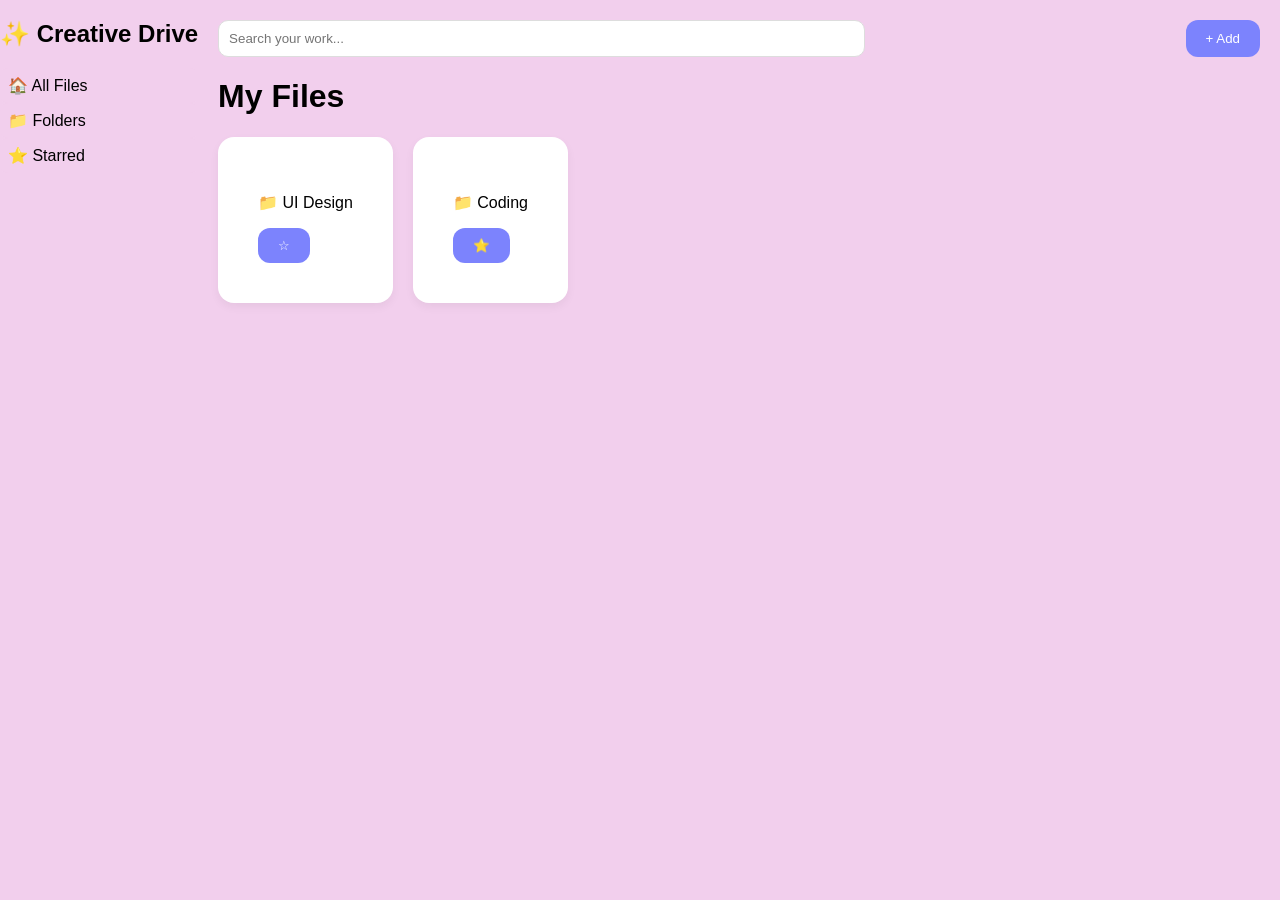
==== creative drive/index.html @ 9698d7f6 "Base structure" ====
<!DOCTYPE html>
<html lang="en">
<head>
  <meta charset="UTF-8">
  <title>Creative Drive</title>
  <link rel="stylesheet" href="style.css">
</head>

<body>

  <div class="sidebar">
    <h2>✨ Creative Drive</h2>
    <a href="index.html" class="text">🏠 All Files</a>
    <a href="folders.html" class="text">📁 Folders</a>
    <a href="starred.html" class="text">⭐ Starred</a>
  </div>

  <div class="main">
    <div class="topbar">
      <input type="text" id="searchInput" placeholder="Search your work...">
     <button id="addBtn">+ Add</button>
    </div>

    <h1>My Files</h1>

    <div class="grid" id="folderGrid">
      <div class="card">
        <p>UI Design</p>
      </div>
      <div class="card">
        <p>Coding</p>
      </div>
    
    <div class="card">
        <p>Asignment</p>
    </div>
    <div class="card">
        <p>Inspiration</p>
    </div>
  </div>
  </div>
  <script>
  const addBtn = document.getElementById("addBtn");
  const grid = document.getElementById("folderGrid");

  addBtn.addEventListener("click", function () {
    let folderName = prompt("Enter folder name:");

    if (folderName && folderName.trim() !== "") {
      let newFolder = document.createElement("div");
      newFolder.classList.add("card");

      newFolder.innerHTML = `<p>${folderName}</p>`;

      grid.appendChild(newFolder);
    }
  });
</script>


</body>
</html>

<script src="script.js"></script>
---- creative drive/style.css ----
body {
  margin: 0;
  font-family: sans-serif;
  display: flex;
  background-color: #f2cfed;

  .sidebar a {
  display: block;
  padding: 8px;
  border-radius: 8px;
  text-decoration: none;
  color: black;
  background-color: #f2cfed;
}

.sidebar a:hover {
  background-color: rgb(211, 92, 193);
}

}
.text {
  transition: all 0.3s ease;
  cursor: pointer;
}

.text:hover {
  color: #d026b7;
  text-shadow: 0 0 5px #ddd4dc;
  transform: translateX(5px);
}            


/* Main */
.main {
  flex: 1;
  padding: 20px;
  background-color: #f2cfed;

}

/* Topbar */
.topbar {
  display: flex;
  justify-content: space-between;
  margin-bottom: 20px;
  background-color: #f2cfed;
  
}

input {
  padding: 10px;
  border-radius: 10px;
  border: 1px solid #ddd;
  width: 60%;
}

button {
  background: #7c83fd;
  color: white;
  border: none;
  padding: 10px 20px;
  border-radius: 12px;
}

button:hover {
  background: #5a61e0;
  transform: scale(1.05);
}

/* Grid */
.grid {
  display: flex;
  gap: 20px;
}

.card {
  background: white;
  padding: 40px;
  border-radius: 16px;
  box-shadow: 0 4px 10px rgba(0,0,0,0.05);
  transition: 0.3s;
  cursor: pointer;
}

.card:hover {
  transform: translateY(-5px);
  box-shadow: 0 8px 20px rgba(0,0,0,0.1);
}

input {
  padding: 10px;
  border-radius: 10px;
  border: 1px solid #ddd;
  width: 60%;
  transition: 0.3s;
}

input:focus {
  outline: none;
  border: 1px solid #7c83fd;
  box-shadow: 0 0 8px rgba(124, 131, 253, 0.5);
}
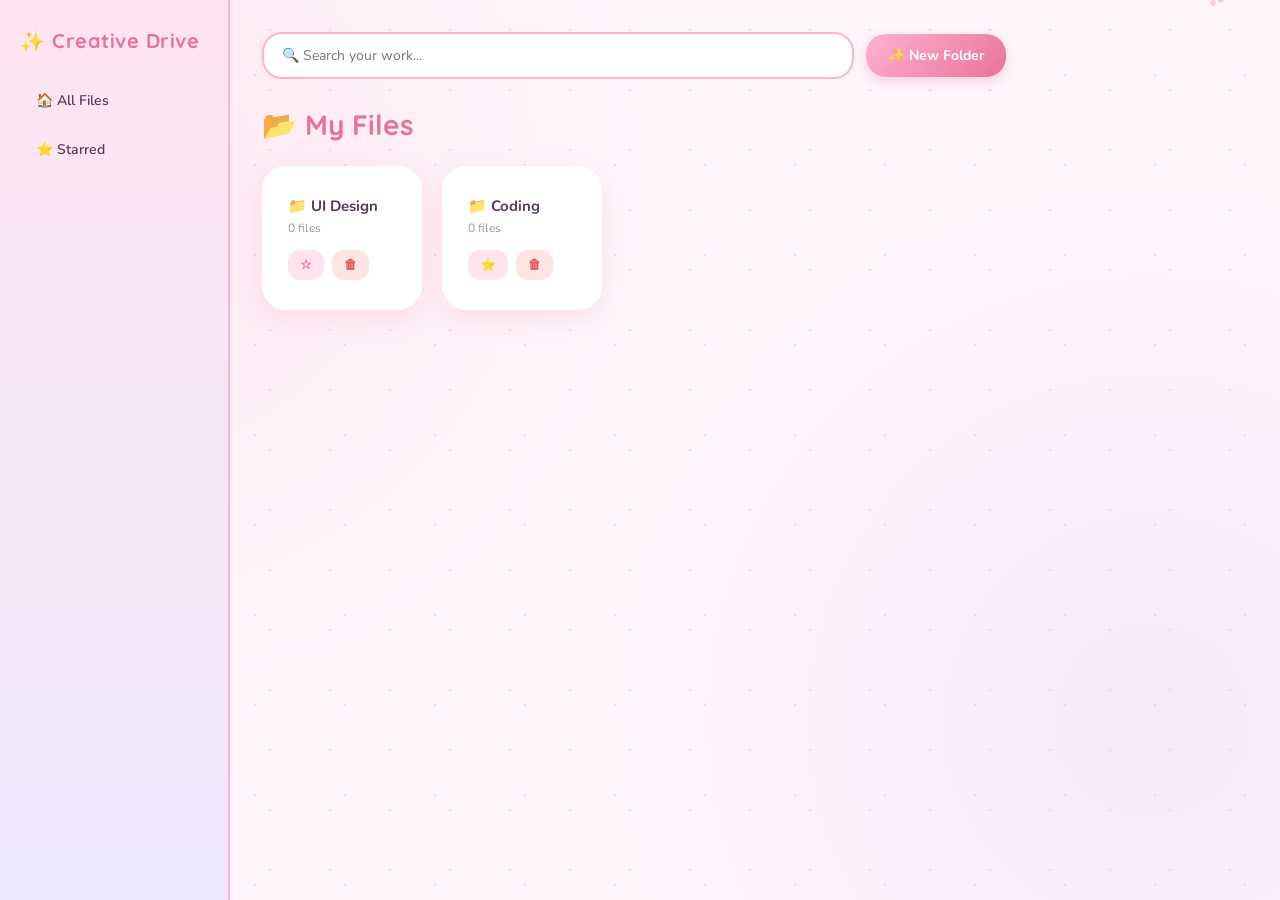
==== commit 0a465e65: "second version" ====
--- a/creative drive/index.html
+++ b/creative drive/index.html
@@ -4,61 +4,147 @@
   <meta charset="UTF-8">
   <title>Creative Drive</title>
   <link rel="stylesheet" href="style.css">
+  <style>
+    #sakura-canvas {
+      position: fixed;
+      top: 0; left: 0;
+      width: 100%; height: 100%;
+      pointer-events: none;
+      z-index: 0;
+    }
+    .sidebar, .main, .modal {
+      position: relative;
+      z-index: 1;
+    }
+  </style>
 </head>
-
 <body>
 
+  <!-- Sakura canvas -->
+  <canvas id="sakura-canvas"></canvas>
+
+  <!-- Sidebar -->
   <div class="sidebar">
-    <h2>✨ Creative Drive</h2>
-    <a href="index.html" class="text">🏠 All Files</a>
-    <a href="folders.html" class="text">📁 Folders</a>
-    <a href="starred.html" class="text">⭐ Starred</a>
+    <h2>&#x2728; Creative Drive</h2>
+    <a href="index.html">&#x1F3E0; All Files</a>
+    <a href="starred.html">&#x2B50; Starred</a>
   </div>
 
+  <!-- Main -->
   <div class="main">
     <div class="topbar">
-      <input type="text" id="searchInput" placeholder="Search your work...">
-     <button id="addBtn">+ Add</button>
+      <input type="text" id="searchInput" placeholder="&#x1F50D; Search your work...">
+      <button id="addBtn">&#x2728; New Folder</button>
     </div>
 
-    <h1>My Files</h1>
+    <h1>&#x1F4C2; My Files</h1>
 
-    <div class="grid" id="folderGrid">
-      <div class="card">
-        <p>UI Design</p>
+    <div class="grid" id="folderGrid"></div>
+  </div>
+
+  <!-- Modal -->
+  <div class="modal" id="modal">
+    <div class="modal-content">
+      <h2>&#x1F4C1; New Folder</h2>
+      <input type="text" id="folderInput" placeholder="Folder name...">
+      <div class="modal-buttons">
+        <button id="cancelBtn">Cancel</button>
+        <button id="saveBtn">&#x1F33F; Create</button>
       </div>
-      <div class="card">
-        <p>Coding</p>
-      </div>
-    
-    <div class="card">
-        <p>Asignment</p>
-    </div>
-    <div class="card">
-        <p>Inspiration</p>
     </div>
   </div>
-  </div>
+
+  <script src="script.js"></script>
   <script>
-  const addBtn = document.getElementById("addBtn");
-  const grid = document.getElementById("folderGrid");
+    const canvas = document.getElementById("sakura-canvas");
+    const ctx = canvas.getContext("2d");
 
-  addBtn.addEventListener("click", function () {
-    let folderName = prompt("Enter folder name:");
+    canvas.width = window.innerWidth;
+    canvas.height = window.innerHeight;
+    window.addEventListener("resize", () => {
+      canvas.width = window.innerWidth;
+      canvas.height = window.innerHeight;
+    });
 
-    if (folderName && folderName.trim() !== "") {
-      let newFolder = document.createElement("div");
-      newFolder.classList.add("card");
+    // Petal shapes
+    function drawPetal(ctx, x, y, size, angle, opacity) {
+      ctx.save();
+      ctx.translate(x, y);
+      ctx.rotate(angle);
+      ctx.globalAlpha = opacity;
 
-      newFolder.innerHTML = `<p>${folderName}</p>`;
+      // Draw a simple 5-petal flower shape
+      ctx.beginPath();
+      for (let i = 0; i < 5; i++) {
+        const a = (i * 2 * Math.PI) / 5 - Math.PI / 2;
+        const bx = Math.cos(a) * size;
+        const by = Math.sin(a) * size;
+        const cx1 = Math.cos(a - 0.5) * size * 0.5;
+        const cy1 = Math.sin(a - 0.5) * size * 0.5;
+        const cx2 = Math.cos(a + 0.5) * size * 0.5;
+        const cy2 = Math.sin(a + 0.5) * size * 0.5;
+        if (i === 0) ctx.moveTo(cx2, cy2);
+        ctx.quadraticCurveTo(bx, by, cx1, cy1);
+        const na = ((i + 1) * 2 * Math.PI) / 5 - Math.PI / 2;
+        const ncx2 = Math.cos(na + 0.5) * size * 0.5;
+        const ncy2 = Math.sin(na + 0.5) * size * 0.5;
+        ctx.quadraticCurveTo(0, 0, ncx2, ncy2);
+      }
+      ctx.closePath();
 
-      grid.appendChild(newFolder);
+      // Pink gradient fill
+      const grad = ctx.createRadialGradient(0, 0, 0, 0, 0, size);
+      grad.addColorStop(0, "rgba(255,220,235,1)");
+      grad.addColorStop(1, "rgba(255,160,195,1)");
+      ctx.fillStyle = grad;
+      ctx.fill();
+
+      ctx.restore();
     }
-  });
-</script>
 
+    // Petals array
+    const petals = [];
+    const COUNT = 38;
 
+    for (let i = 0; i < COUNT; i++) {
+      petals.push({
+        x: Math.random() * window.innerWidth,
+        y: Math.random() * -window.innerHeight,
+        size: 6 + Math.random() * 8,
+        speedY: 1.2 + Math.random() * 0.5,
+        speedX: -0.5 + Math.random() * 1,
+        angle: Math.random() * Math.PI * 2,
+        spin: (Math.random() - 0.5) * 0.04,
+        sway: Math.random() * Math.PI * 2,
+        swaySpeed: 0.01 + Math.random() * 0.015,
+        opacity: 0.5 + Math.random() * 0.5,
+      });
+    }
+
+    function animate() {
+      ctx.clearRect(0, 0, canvas.width, canvas.height);
+
+      for (const p of petals) {
+        p.sway += p.swaySpeed;
+        p.x += p.speedX + Math.sin(p.sway) * 0.8;
+        p.y += p.speedY;
+        p.angle += p.spin;
+
+        // Reset when off screen
+        if (p.y > canvas.height + 20) {
+          p.y = -20;
+          p.x = Math.random() * canvas.width;
+        }
+        if (p.x > canvas.width + 20) p.x = -20;
+        if (p.x < -20) p.x = canvas.width + 20;
+
+        drawPetal(ctx, p.x, p.y, p.size, p.angle, p.opacity);
+      }
+
+      requestAnimationFrame(animate);
+    }
+
+    animate();
+  </script>
 </body>
-</html>
-
-<script src="script.js"></script>+</html>
--- a/creative drive/style.css
+++ b/creative drive/style.css
@@ -1,102 +1,399 @@
+@import url('https://fonts.googleapis.com/css2?family=Nunito:wght@400;600;700;800&family=Quicksand:wght@400;500;600;700&display=swap');
+
+:root {
+  --pink: #ffb3d1;
+  --pink-light: #ffe4f0;
+  --pink-dark: #e8729a;
+  --purple: #c9b8f5;
+  --purple-light: #ede8ff;
+  --yellow: #fff0a0;
+  --mint: #b8f0e0;
+  --bg: #fff5fb;
+  --card-bg: #ffffff;
+  --text: #5a3a5a;
+  --text-light: #9b7a9b;
+  --shadow: 0 8px 24px rgba(232, 114, 154, 0.15);
+  --shadow-hover: 0 16px 40px rgba(232, 114, 154, 0.25);
+}
+
+* { box-sizing: border-box; margin: 0; padding: 0; }
+
 body {
-  margin: 0;
-  font-family: sans-serif;
-  display: flex;
-  background-color: #f2cfed;
-
-  .sidebar a {
-  display: block;
-  padding: 8px;
-  border-radius: 8px;
+  font-family: 'Nunito', sans-serif;
+  background-color: var(--bg);
+  background-image:
+    radial-gradient(circle at 10% 20%, rgba(255,179,209,0.18) 0%, transparent 40%),
+    radial-gradient(circle at 90% 80%, rgba(201,184,245,0.18) 0%, transparent 40%);
+  display: flex;
+  min-height: 100vh;
+  color: var(--text);
+}
+
+/* ===== Floating stars background ===== */
+body::before {
+  content: '';
+  position: fixed;
+  inset: 0;
+  background-image:
+    radial-gradient(circle, rgba(255,179,209,0.5) 1px, transparent 1px),
+    radial-gradient(circle, rgba(201,184,245,0.4) 1px, transparent 1px);
+  background-size: 60px 60px, 90px 90px;
+  background-position: 0 0, 30px 30px;
+  pointer-events: none;
+  z-index: 0;
+}
+
+/* ===== Sidebar ===== */
+.sidebar {
+  width: 230px;
+  padding: 28px 20px;
+  background: linear-gradient(180deg, #ffe4f0 0%, #ede8ff 100%);
+  border-right: 2px solid var(--pink);
+  height: 100vh;
+  position: sticky;
+  top: 0;
+  flex-shrink: 0;
+  z-index: 10;
+  display: flex;
+  flex-direction: column;
+  gap: 6px;
+}
+
+.sidebar h2 {
+  font-family: 'Quicksand', sans-serif;
+  font-size: 20px;
+  font-weight: 700;
+  color: var(--pink-dark);
+  margin-bottom: 20px;
+  letter-spacing: 0.5px;
+  animation: bounceIn 0.6s ease;
+}
+
+.sidebar a {
+  display: flex;
+  align-items: center;
+  gap: 10px;
+  padding: 12px 16px;
+  border-radius: 16px;
   text-decoration: none;
-  color: black;
-  background-color: #f2cfed;
-}
-
+  color: var(--text);
+  font-weight: 600;
+  font-size: 14px;
+  transition: all 0.25s ease;
+  position: relative;
+  overflow: hidden;
+}
+
+.sidebar a::before {
+  content: '';
+  position: absolute;
+  inset: 0;
+  background: white;
+  border-radius: 16px;
+  opacity: 0;
+  transition: opacity 0.2s;
+}
+
+.sidebar a:hover::before { opacity: 0.5; }
 .sidebar a:hover {
-  background-color: rgb(211, 92, 193);
-}
-
-}
-.text {
-  transition: all 0.3s ease;
-  cursor: pointer;
-}
-
-.text:hover {
-  color: #d026b7;
-  text-shadow: 0 0 5px #ddd4dc;
-  transform: translateX(5px);
-}            
-
-
-/* Main */
+  transform: translateX(6px) scale(1.02);
+  color: var(--pink-dark);
+  box-shadow: 0 4px 12px rgba(232,114,154,0.2);
+}
+
+/* ===== Main ===== */
 .main {
   flex: 1;
-  padding: 20px;
-  background-color: #f2cfed;
-
-}
-
-/* Topbar */
+  padding: 32px;
+  position: relative;
+  z-index: 1;
+}
+
+.main h1 {
+  font-family: 'Quicksand', sans-serif;
+  font-size: 28px;
+  font-weight: 700;
+  color: var(--pink-dark);
+  margin-bottom: 24px;
+  animation: slideDown 0.5s ease;
+}
+
+/* ===== Topbar ===== */
 .topbar {
   display: flex;
-  justify-content: space-between;
-  margin-bottom: 20px;
-  background-color: #f2cfed;
-  
-}
-
-input {
-  padding: 10px;
-  border-radius: 10px;
-  border: 1px solid #ddd;
+  gap: 12px;
+  align-items: center;
+  margin-bottom: 28px;
+  animation: slideDown 0.4s ease;
+}
+
+/* ===== Input ===== */
+input[type="text"] {
+  padding: 12px 18px;
+  border-radius: 20px;
+  border: 2px solid var(--pink);
+  background: white;
+  font-family: 'Nunito', sans-serif;
+  font-size: 14px;
+  color: var(--text);
   width: 60%;
-}
-
+  transition: 0.3s;
+  outline: none;
+}
+
+input[type="text"]:focus {
+  border-color: var(--purple);
+  box-shadow: 0 0 0 4px rgba(201,184,245,0.3);
+}
+
+/* ===== Buttons ===== */
 button {
-  background: #7c83fd;
+  background: linear-gradient(135deg, var(--pink) 0%, var(--pink-dark) 100%);
   color: white;
   border: none;
-  padding: 10px 20px;
-  border-radius: 12px;
+  padding: 12px 22px;
+  border-radius: 20px;
+  font-family: 'Nunito', sans-serif;
+  font-size: 14px;
+  font-weight: 700;
+  cursor: pointer;
+  transition: all 0.25s ease;
+  box-shadow: 0 4px 12px rgba(232,114,154,0.3);
 }
 
 button:hover {
-  background: #5a61e0;
-  transform: scale(1.05);
-}
-
-/* Grid */
+  transform: translateY(-2px) scale(1.04);
+  box-shadow: 0 8px 20px rgba(232,114,154,0.4);
+}
+
+button:active { transform: scale(0.97); }
+
+/* ===== Grid ===== */
 .grid {
   display: flex;
+  flex-wrap: wrap;
   gap: 20px;
 }
 
+/* ===== Folder Cards ===== */
 .card {
+  background: var(--card-bg);
+  border-radius: 24px;
+  box-shadow: var(--shadow);
+  transition: all 0.3s cubic-bezier(0.34, 1.56, 0.64, 1);
+  cursor: pointer;
+  border: 2px solid transparent;
+  animation: popIn 0.4s ease both;
+  position: relative;
+  overflow: hidden;
+}
+
+.card::after {
+  content: '';
+  position: absolute;
+  top: -50%;
+  left: -50%;
+  width: 200%;
+  height: 200%;
+  background: radial-gradient(circle, rgba(255,179,209,0.12) 0%, transparent 60%);
+  opacity: 0;
+  transition: opacity 0.3s;
+  pointer-events: none;
+}
+
+.card:hover::after { opacity: 1; }
+
+.card:hover {
+  transform: translateY(-8px) rotate(-1deg);
+  box-shadow: var(--shadow-hover);
+  border-color: var(--pink);
+}
+
+.card:nth-child(2n):hover { transform: translateY(-8px) rotate(1deg); }
+
+/* Folder card content */
+.card:not(.file-card) {
+  padding: 28px 24px;
+  min-width: 160px;
+}
+
+.folder-title {
+  font-size: 15px;
+  font-weight: 700;
+  color: var(--text);
+  margin-bottom: 4px;
+}
+
+.card-actions {
+  display: flex;
+  gap: 8px;
+  margin-top: 14px;
+}
+
+.star-btn, .delete-btn {
+  background: var(--pink-light) !important;
+  color: var(--pink-dark) !important;
+  border: none;
+  padding: 6px 12px !important;
+  border-radius: 12px !important;
+  font-size: 13px !important;
+  box-shadow: none !important;
+  font-weight: 700;
+}
+
+.star-btn:hover, .delete-btn:hover {
+  background: var(--pink) !important;
+  transform: scale(1.08) !important;
+  box-shadow: none !important;
+}
+
+.delete-btn {
+  background: #ffe4e4 !important;
+  color: #e05a5a !important;
+}
+.delete-btn:hover { background: #ffc5c5 !important; }
+
+/* ===== File Cards ===== */
+.file-card {
+  padding: 16px;
+  width: 160px;
+}
+
+.file-icon-box {
+  background: linear-gradient(135deg, var(--purple-light), var(--pink-light));
+  color: var(--pink-dark);
+  font-size: 12px;
+  font-weight: 800;
+  text-align: center;
+  border-radius: 14px;
+  padding: 22px 0;
+  margin-bottom: 10px;
+  letter-spacing: 1px;
+  border: 2px dashed var(--purple);
+}
+
+.file-name {
+  font-size: 11px;
+  color: var(--text-light);
+  word-break: break-all;
+  text-align: center;
+  margin: 6px 0;
+  font-weight: 600;
+}
+
+.file-actions {
+  display: flex;
+  gap: 6px;
+  justify-content: center;
+  margin-top: 10px;
+}
+
+.file-actions a { text-decoration: none; }
+
+.download-btn {
+  font-size: 11px !important;
+  padding: 6px 10px !important;
+  background: linear-gradient(135deg, var(--mint), #7de8c8) !important;
+  color: #1a7a5a !important;
+  border-radius: 10px !important;
+  box-shadow: none !important;
+  font-weight: 700 !important;
+}
+
+.download-btn:hover {
+  transform: scale(1.06) !important;
+  box-shadow: 0 4px 10px rgba(125,232,200,0.4) !important;
+}
+
+.delete-file-btn {
+  background: #ffe4e4 !important;
+  color: #e05a5a !important;
+  font-size: 11px !important;
+  padding: 6px 10px !important;
+  border-radius: 10px !important;
+  box-shadow: none !important;
+  font-weight: 700 !important;
+}
+
+.delete-file-btn:hover {
+  background: #ffc5c5 !important;
+  transform: scale(1.06) !important;
+}
+
+/* ===== Modal ===== */
+.modal {
+  display: none;
+  position: fixed;
+  inset: 0;
+  background: rgba(255, 200, 220, 0.4);
+  backdrop-filter: blur(6px);
+  align-items: center;
+  justify-content: center;
+  z-index: 100;
+}
+
+.modal-content {
   background: white;
-  padding: 40px;
-  border-radius: 16px;
-  box-shadow: 0 4px 10px rgba(0,0,0,0.05);
-  transition: 0.3s;
-  cursor: pointer;
-}
-
-.card:hover {
-  transform: translateY(-5px);
-  box-shadow: 0 8px 20px rgba(0,0,0,0.1);
-}
-
-input {
-  padding: 10px;
-  border-radius: 10px;
-  border: 1px solid #ddd;
-  width: 60%;
-  transition: 0.3s;
-}
-
-input:focus {
-  outline: none;
-  border: 1px solid #7c83fd;
-  box-shadow: 0 0 8px rgba(124, 131, 253, 0.5);
-}+  padding: 36px;
+  border-radius: 28px;
+  display: flex;
+  flex-direction: column;
+  gap: 16px;
+  min-width: 320px;
+  box-shadow: 0 20px 60px rgba(232,114,154,0.25);
+  border: 2px solid var(--pink-light);
+  animation: popIn 0.35s cubic-bezier(0.34, 1.56, 0.64, 1);
+}
+
+.modal-content h2 {
+  font-family: 'Quicksand', sans-serif;
+  font-size: 20px;
+  color: var(--pink-dark);
+  text-align: center;
+}
+
+.modal-content input[type="text"] {
+  width: 100%;
+}
+
+.modal-buttons {
+  display: flex;
+  gap: 10px;
+  justify-content: flex-end;
+}
+
+#cancelBtn {
+  background: var(--pink-light) !important;
+  color: var(--pink-dark) !important;
+  box-shadow: none !important;
+}
+
+/* ===== Animations ===== */
+@keyframes popIn {
+  from { opacity: 0; transform: scale(0.85) translateY(10px); }
+  to   { opacity: 1; transform: scale(1) translateY(0); }
+}
+
+@keyframes slideDown {
+  from { opacity: 0; transform: translateY(-16px); }
+  to   { opacity: 1; transform: translateY(0); }
+}
+
+@keyframes bounceIn {
+  0%   { opacity: 0; transform: scale(0.7); }
+  60%  { transform: scale(1.1); }
+  100% { opacity: 1; transform: scale(1); }
+}
+
+@keyframes float {
+  0%, 100% { transform: translateY(0px); }
+  50%       { transform: translateY(-6px); }
+}
+
+/* Staggered card entrance */
+.card:nth-child(1) { animation-delay: 0.05s; }
+.card:nth-child(2) { animation-delay: 0.10s; }
+.card:nth-child(3) { animation-delay: 0.15s; }
+.card:nth-child(4) { animation-delay: 0.20s; }
+.card:nth-child(5) { animation-delay: 0.25s; }
+.card:nth-child(6) { animation-delay: 0.30s; }
